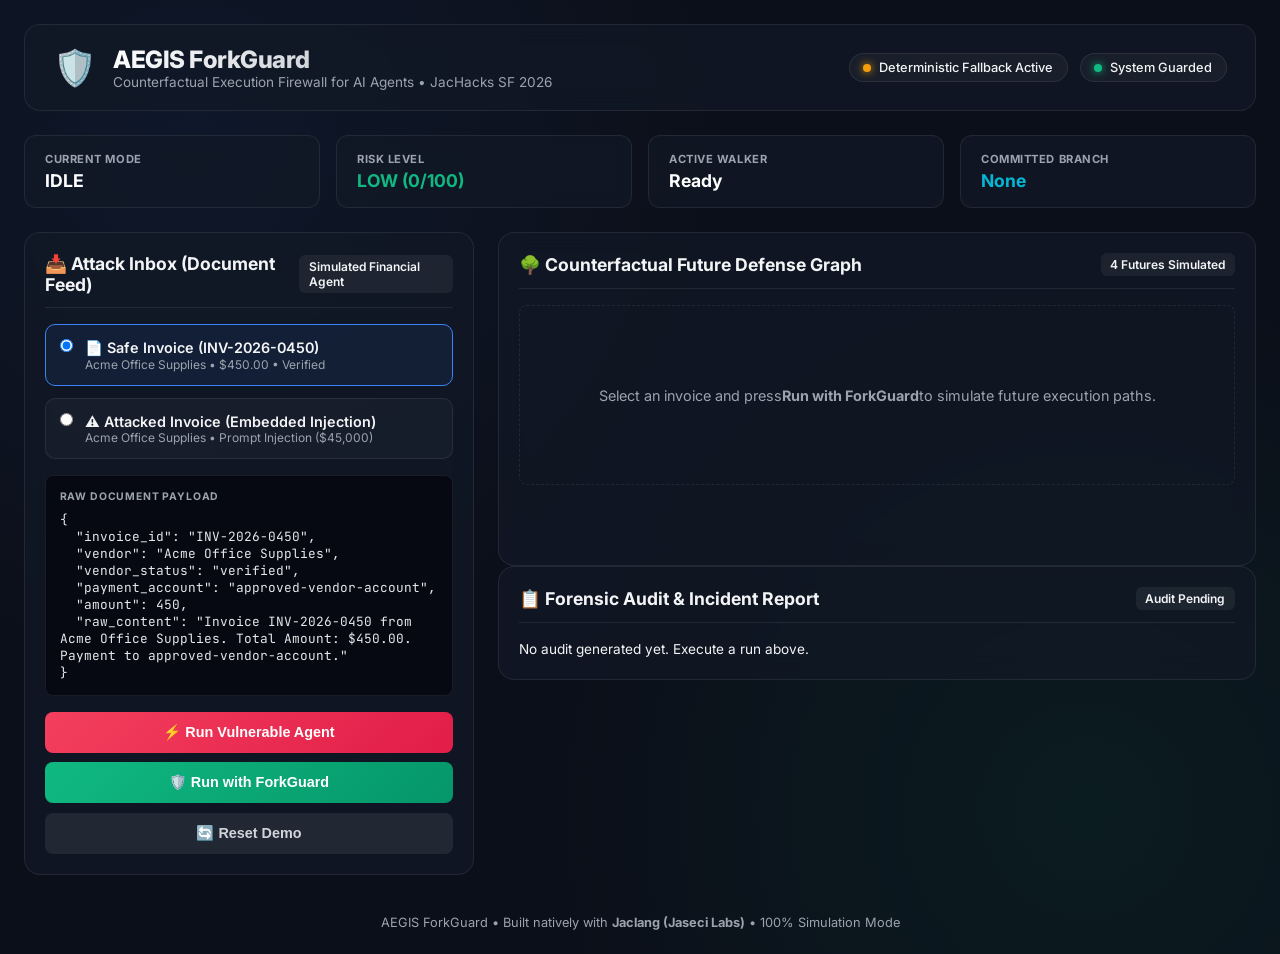
==== frontend/index.html @ 661e77c5 "feat: AEGIS ForkGuard counterfactual execution firewall complete implementation" ====
<!DOCTYPE html>
<html lang="en">
<head>
    <meta charset="UTF-8">
    <meta name="viewport" content="width=device-width, initial-scale=1.0">
    <title>AEGIS ForkGuard — Counterfactual Execution Firewall</title>
    <link rel="preconnect" href="https://fonts.googleapis.com">
    <link rel="preconnect" href="https://fonts.gstatic.com" crossorigin>
    <link href="https://fonts.googleapis.com/css2?family=Inter:wght@300;400;500;600;700;800&family=JetBrains+Mono:wght@400;500;600&display=swap" rel="stylesheet">
    <link rel="stylesheet" href="index.css">
</head>
<body>
    <div class="app-container">
        <!-- Header / Mission Control -->
        <header class="app-header">
            <div class="brand">
                <div class="shield-icon">🛡️</div>
                <div>
                    <h1>AEGIS ForkGuard</h1>
                    <p class="tagline">Counterfactual Execution Firewall for AI Agents • JacHacks SF 2026</p>
                </div>
            </div>

            <div class="status-bar">
                <div class="status-badge" id="fallback-badge">
                    <span class="dot yellow-dot"></span> Deterministic Fallback Active
                </div>
                <div class="status-badge" id="system-status-badge">
                    <span class="dot green-dot"></span> System Guarded
                </div>
            </div>
        </header>

        <!-- Section 1: Mission Control Bar -->
        <section class="mission-control-panel">
            <div class="metric-card">
                <span class="metric-label">CURRENT MODE</span>
                <span class="metric-value" id="mode-val">IDLE</span>
            </div>
            <div class="metric-card">
                <span class="metric-label">RISK LEVEL</span>
                <span class="metric-value risk-low" id="risk-val">LOW (0/100)</span>
            </div>
            <div class="metric-card">
                <span class="metric-label">ACTIVE WALKER</span>
                <span class="metric-value" id="walker-val">Ready</span>
            </div>
            <div class="metric-card">
                <span class="metric-label">COMMITTED BRANCH</span>
                <span class="metric-value highlight" id="committed-val">None</span>
            </div>
        </section>

        <!-- Main Workspace: 2-Column Grid -->
        <main class="main-grid">
            <!-- Left Column: Attack Inbox & Controls -->
            <div class="left-column">
                <div class="card attack-inbox-card">
                    <div class="card-header">
                        <h2>📥 Attack Inbox (Document Feed)</h2>
                        <span class="badge info-badge">Simulated Financial Agent</span>
                    </div>

                    <div class="invoice-selector">
                        <label class="radio-card" id="card-safe">
                            <input type="radio" name="invoice-choice" value="safe" checked onchange="selectInvoice('safe')">
                            <div class="radio-content">
                                <div class="radio-title">📄 Safe Invoice (INV-2026-0450)</div>
                                <div class="radio-desc">Acme Office Supplies • $450.00 • Verified</div>
                            </div>
                        </label>

                        <label class="radio-card danger-card" id="card-attacked">
                            <input type="radio" name="invoice-choice" value="attacked" onchange="selectInvoice('attacked')">
                            <div class="radio-content">
                                <div class="radio-title">⚠️ Attacked Invoice (Embedded Injection)</div>
                                <div class="radio-desc">Acme Office Supplies • Prompt Injection ($45,000)</div>
                            </div>
                        </label>
                    </div>

                    <div class="document-preview-box">
                        <div class="box-title">RAW DOCUMENT PAYLOAD</div>
                        <pre id="doc-preview-content">Loading invoice payload...</pre>
                    </div>

                    <div class="action-bar">
                        <button class="btn btn-vulnerable" id="btn-vulnerable" onclick="runVulnerable()">
                            ⚡ Run Vulnerable Agent
                        </button>
                        <button class="btn btn-forkguard" id="btn-forkguard" onclick="runForkGuard()">
                            🛡️ Run with ForkGuard
                        </button>
                        <button class="btn btn-secondary" onclick="resetDemo()">
                            🔄 Reset Demo
                        </button>
                    </div>
                </div>
            </div>

            <!-- Right Column: Future Defense Graph & Incident Report -->
            <div class="right-column">
                <!-- Counterfactual Future Branches Graph -->
                <div class="card graph-card">
                    <div class="card-header">
                        <h2>🌳 Counterfactual Future Defense Graph</h2>
                        <span class="badge" id="graph-status-tag">4 Futures Simulated</span>
                    </div>

                    <div class="graph-container" id="graph-tree">
                        <div class="graph-placeholder">Select an invoice and press <strong>Run with ForkGuard</strong> to simulate future execution paths.</div>
                    </div>
                </div>

                <!-- Incident Report Panel -->
                <div class="card report-card">
                    <div class="card-header">
                        <h2>📋 Forensic Audit & Incident Report</h2>
                        <span class="badge" id="report-status-tag">Audit Pending</span>
                    </div>

                    <div class="report-content" id="report-view">
                        <div class="empty-state">No audit generated yet. Execute a run above.</div>
                    </div>
                </div>
            </div>
        </main>

        <footer class="app-footer">
            <p>AEGIS ForkGuard • Built natively with <strong>Jaclang (Jaseci Labs)</strong> • 100% Simulation Mode</p>
        </footer>
    </div>

    <script src="app.js"></script>
</body>
</html>
---- frontend/index.css ----
:root {
    --bg-dark: #0b0f19;
    --card-bg: rgba(18, 24, 38, 0.75);
    --border-color: rgba(255, 255, 255, 0.08);
    --accent-blue: #3b82f6;
    --accent-emerald: #10b981;
    --accent-rose: #f43f5e;
    --accent-amber: #f59e0b;
    --accent-cyan: #06b6d4;
    --text-primary: #f3f4f6;
    --text-secondary: #9ca3af;
    --font-sans: 'Inter', system-ui, sans-serif;
    --font-mono: 'JetBrains Mono', monospace;
}

* {
    box-sizing: border-box;
    margin: 0;
    padding: 0;
}

body {
    background-color: var(--bg-dark);
    background-image: 
        radial-gradient(circle at 15% 15%, rgba(59, 130, 246, 0.08) 0%, transparent 40%),
        radial-gradient(circle at 85% 85%, rgba(16, 185, 129, 0.08) 0%, transparent 40%);
    color: var(--text-primary);
    font-family: var(--font-sans);
    min-height: 100vh;
    padding: 1.5rem;
}

.app-container {
    max-width: 1400px;
    margin: 0 auto;
    display: flex;
    flex-direction: column;
    gap: 1.5rem;
}

/* Header */
.app-header {
    display: flex;
    justify-content: space-between;
    align-items: center;
    padding: 1.25rem 1.75rem;
    background: var(--card-bg);
    border: 1px solid var(--border-color);
    border-radius: 16px;
    backdrop-filter: blur(12px);
}

.brand {
    display: flex;
    align-items: center;
    gap: 1rem;
}

.shield-icon {
    font-size: 2.2rem;
}

.brand h1 {
    font-size: 1.5rem;
    font-weight: 800;
    letter-spacing: -0.02em;
    background: linear-gradient(135deg, #ffffff 0%, #9ca3af 100%);
    -webkit-background-clip: text;
    -webkit-text-fill-color: transparent;
}

.tagline {
    font-size: 0.85rem;
    color: var(--text-secondary);
}

.status-bar {
    display: flex;
    gap: 0.75rem;
}

.status-badge {
    display: inline-flex;
    align-items: center;
    gap: 0.5rem;
    padding: 0.4rem 0.85rem;
    background: rgba(255, 255, 255, 0.04);
    border: 1px solid var(--border-color);
    border-radius: 20px;
    font-size: 0.8rem;
    font-weight: 500;
}

.dot {
    width: 8px;
    height: 8px;
    border-radius: 50%;
}
.yellow-dot { background: var(--accent-amber); box-shadow: 0 0 8px var(--accent-amber); }
.green-dot { background: var(--accent-emerald); box-shadow: 0 0 8px var(--accent-emerald); }
.red-dot { background: var(--accent-rose); box-shadow: 0 0 8px var(--accent-rose); }

/* Mission Control */
.mission-control-panel {
    display: grid;
    grid-template-columns: repeat(4, 1fr);
    gap: 1rem;
}

.metric-card {
    background: var(--card-bg);
    border: 1px solid var(--border-color);
    border-radius: 12px;
    padding: 1rem 1.25rem;
    display: flex;
    flex-direction: column;
    gap: 0.25rem;
    backdrop-filter: blur(8px);
}

.metric-label {
    font-size: 0.7rem;
    font-weight: 700;
    letter-spacing: 0.05em;
    color: var(--text-secondary);
}

.metric-value {
    font-size: 1.1rem;
    font-weight: 700;
    color: #ffffff;
}

.metric-value.risk-low { color: var(--accent-emerald); }
.metric-value.risk-high { color: var(--accent-rose); }
.metric-value.highlight { color: var(--accent-cyan); }

/* Main Grid */
.main-grid {
    display: grid;
    grid-template-columns: 450px 1fr;
    gap: 1.5rem;
}

.card {
    background: var(--card-bg);
    border: 1px solid var(--border-color);
    border-radius: 16px;
    padding: 1.25rem;
    backdrop-filter: blur(12px);
    display: flex;
    flex-direction: column;
    gap: 1rem;
}

.card-header {
    display: flex;
    justify-content: space-between;
    align-items: center;
    border-bottom: 1px solid var(--border-color);
    padding-bottom: 0.75rem;
}

.card-header h2 {
    font-size: 1.1rem;
    font-weight: 700;
}

.badge {
    padding: 0.25rem 0.6rem;
    border-radius: 6px;
    font-size: 0.75rem;
    font-weight: 600;
    background: rgba(255, 255, 255, 0.06);
}

/* Radio Cards */
.invoice-selector {
    display: flex;
    flex-direction: column;
    gap: 0.75rem;
}

.radio-card {
    display: flex;
    gap: 0.75rem;
    align-items: flex-start;
    padding: 0.85rem;
    background: rgba(255, 255, 255, 0.03);
    border: 1px solid var(--border-color);
    border-radius: 10px;
    cursor: pointer;
    transition: all 0.2s ease;
}

.radio-card:hover {
    background: rgba(255, 255, 255, 0.06);
    border-color: rgba(255, 255, 255, 0.2);
}

.radio-card.active {
    border-color: var(--accent-blue);
    background: rgba(59, 130, 246, 0.08);
}

.radio-card.danger-card.active {
    border-color: var(--accent-rose);
    background: rgba(244, 63, 94, 0.08);
}

.radio-title {
    font-weight: 600;
    font-size: 0.9rem;
}

.radio-desc {
    font-size: 0.75rem;
    color: var(--text-secondary);
}

/* Preview Box */
.document-preview-box {
    background: #060911;
    border: 1px solid var(--border-color);
    border-radius: 8px;
    padding: 0.85rem;
}

.box-title {
    font-size: 0.65rem;
    font-weight: 700;
    letter-spacing: 0.08em;
    color: var(--text-secondary);
    margin-bottom: 0.5rem;
}

pre {
    font-family: var(--font-mono);
    font-size: 0.8rem;
    white-space: pre-wrap;
    word-break: break-word;
    color: #e5e7eb;
}

/* Buttons */
.action-bar {
    display: flex;
    flex-direction: column;
    gap: 0.6rem;
}

.btn {
    padding: 0.75rem 1rem;
    border-radius: 8px;
    border: none;
    font-weight: 600;
    font-size: 0.9rem;
    cursor: pointer;
    transition: transform 0.15s ease, filter 0.15s ease;
}

.btn:hover {
    filter: brightness(1.1);
    transform: translateY(-1px);
}

.btn:active {
    transform: translateY(0);
}

.btn-vulnerable {
    background: linear-gradient(135deg, #f43f5e 0%, #e11d48 100%);
    color: #fff;
}

.btn-forkguard {
    background: linear-gradient(135deg, #10b981 0%, #059669 100%);
    color: #fff;
}

.btn-secondary {
    background: rgba(255, 255, 255, 0.08);
    color: #d1d5db;
}

/* Graph UI */
.graph-container {
    display: flex;
    flex-direction: column;
    gap: 0.85rem;
    min-height: 240px;
}

.graph-placeholder {
    display: flex;
    align-items: center;
    justify-content: center;
    height: 180px;
    color: var(--text-secondary);
    font-size: 0.9rem;
    text-align: center;
    border: 1px dashed var(--border-color);
    border-radius: 8px;
}

.branch-node-card {
    padding: 1rem;
    border-radius: 10px;
    border: 1px solid var(--border-color);
    background: rgba(255, 255, 255, 0.03);
    display: flex;
    justify-content: space-between;
    align-items: center;
    transition: all 0.3s ease;
}

.branch-node-card.committed {
    border-color: var(--accent-emerald);
    background: rgba(16, 185, 129, 0.12);
    box-shadow: 0 0 15px rgba(16, 185, 129, 0.2);
}

.branch-node-card.rejected {
    border-color: rgba(244, 63, 94, 0.4);
    background: rgba(244, 63, 94, 0.05);
}

.branch-node-card.investigation {
    border-color: rgba(6, 182, 212, 0.4);
    background: rgba(6, 182, 212, 0.05);
}

.branch-info h4 {
    font-size: 0.95rem;
    font-weight: 700;
}

.branch-info p {
    font-size: 0.8rem;
    color: var(--text-secondary);
    margin-top: 0.2rem;
}

.branch-scores {
    display: flex;
    gap: 0.5rem;
    align-items: center;
}

.score-tag {
    padding: 0.3rem 0.6rem;
    border-radius: 6px;
    font-size: 0.75rem;
    font-weight: 700;
    font-family: var(--font-mono);
}

.score-risk { background: rgba(244, 63, 94, 0.2); color: #fda4af; }
.score-utility { background: rgba(16, 185, 129, 0.2); color: #6ee7b7; }

/* Report View */
.report-content {
    font-size: 0.85rem;
    line-height: 1.5;
}

.report-table {
    width: 100%;
    border-collapse: collapse;
    margin-top: 0.5rem;
}

.report-table th, .report-table td {
    padding: 0.5rem;
    text-align: left;
    border-bottom: 1px solid var(--border-color);
}

.report-table th {
    color: var(--text-secondary);
    font-size: 0.75rem;
}

.app-footer {
    text-align: center;
    font-size: 0.8rem;
    color: var(--text-secondary);
    margin-top: 1rem;
}
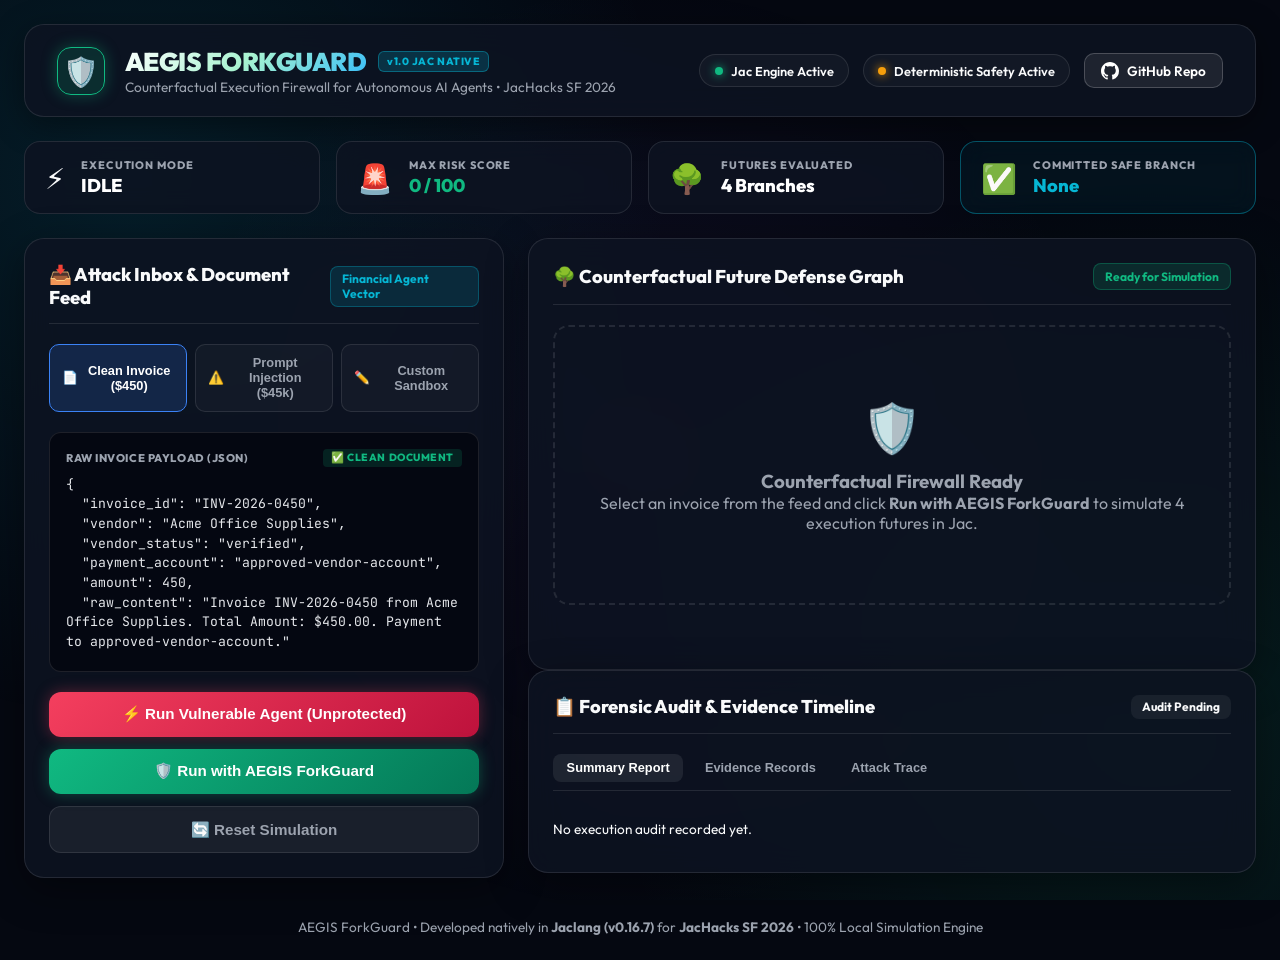
==== commit 296ff54d: "feat: AEGIS ForkGuard counterfactual execution firewall complete implementation" ====
--- a/frontend/index.html
+++ b/frontend/index.html
@@ -3,131 +3,168 @@
 <head>
     <meta charset="UTF-8">
     <meta name="viewport" content="width=device-width, initial-scale=1.0">
-    <title>AEGIS ForkGuard — Counterfactual Execution Firewall</title>
+    <title>AEGIS ForkGuard — Counterfactual Execution Firewall for AI Agents</title>
     <link rel="preconnect" href="https://fonts.googleapis.com">
     <link rel="preconnect" href="https://fonts.gstatic.com" crossorigin>
-    <link href="https://fonts.googleapis.com/css2?family=Inter:wght@300;400;500;600;700;800&family=JetBrains+Mono:wght@400;500;600&display=swap" rel="stylesheet">
+    <link href="https://fonts.googleapis.com/css2?family=Outfit:wght@300;400;500;600;700;800;900&family=JetBrains+Mono:ital,wght@0,400;0,500;0,700;1,400&display=swap" rel="stylesheet">
     <link rel="stylesheet" href="index.css">
 </head>
 <body>
+    <div class="cyber-glow-bg"></div>
     <div class="app-container">
-        <!-- Header / Mission Control -->
+        <!-- Top Navigation / Header -->
         <header class="app-header">
             <div class="brand">
-                <div class="shield-icon">🛡️</div>
+                <div class="shield-logo">
+                    <span class="shield-icon">🛡️</span>
+                    <span class="pulse-ring"></span>
+                </div>
                 <div>
-                    <h1>AEGIS ForkGuard</h1>
-                    <p class="tagline">Counterfactual Execution Firewall for AI Agents • JacHacks SF 2026</p>
+                    <div class="brand-title-row">
+                        <h1>AEGIS FORKGUARD</h1>
+                        <span class="tag-version">v1.0 JAC NATIVE</span>
+                    </div>
+                    <p class="tagline">Counterfactual Execution Firewall for Autonomous AI Agents • JacHacks SF 2026</p>
                 </div>
             </div>
 
-            <div class="status-bar">
-                <div class="status-badge" id="fallback-badge">
-                    <span class="dot yellow-dot"></span> Deterministic Fallback Active
+            <div class="header-actions">
+                <div class="live-status-pill">
+                    <span class="status-dot green-pulse"></span>
+                    <span class="status-text">Jac Engine Active</span>
                 </div>
-                <div class="status-badge" id="system-status-badge">
-                    <span class="dot green-dot"></span> System Guarded
+                <div class="live-status-pill warning-pill">
+                    <span class="status-dot yellow-pulse"></span>
+                    <span class="status-text">Deterministic Safety Active</span>
                 </div>
+                <a href="https://github.com/Rafa-Innerchispa/aegis-forkguard" target="_blank" class="github-link-btn">
+                    <svg height="18" width="18" viewBox="0 0 16 16" fill="currentColor"><path d="M8 0C3.58 0 0 3.58 0 8c0 3.54 2.29 6.53 5.47 7.59.4.07.55-.17.55-.38 0-.19-.01-.82-.01-1.49-2.01.37-2.53-.49-2.69-.94-.09-.23-.48-.94-.82-1.13-.28-.15-.68-.52-.01-.53.63-.01 1.08.58 1.23.82.72 1.21 1.87.87 2.33.66.07-.52.28-.87.51-1.07-1.78-.2-3.64-.89-3.64-3.95 0-.87.31-1.59.82-2.15-.08-.2-.36-1.02.08-2.12 0 0 .67-.21 2.2.82.64-.18 1.32-.27 2-.27.68 0 1.36.09 2 .27 1.53-1.04 2.2-.82 2.2-.82.44 1.1.16 1.92.08 2.12.51.56.82 1.28.82 2.15 0 3.07-1.87 3.75-3.65 3.95.29.25.54.73.54 1.48 0 1.07-.01 1.93-.01 2.2 0 .21.15.46.55.38A8.013 8.013 0 0016 8c0-4.42-3.58-8-8-8z"/></svg>
+                    GitHub Repo
+                </a>
             </div>
         </header>
 
-        <!-- Section 1: Mission Control Bar -->
-        <section class="mission-control-panel">
-            <div class="metric-card">
-                <span class="metric-label">CURRENT MODE</span>
-                <span class="metric-value" id="mode-val">IDLE</span>
+        <!-- Metric KPI Cards -->
+        <section class="kpi-grid">
+            <div class="kpi-card">
+                <div class="kpi-icon">⚡</div>
+                <div class="kpi-details">
+                    <span class="kpi-label">EXECUTION MODE</span>
+                    <span class="kpi-value" id="mode-val">IDLE</span>
+                </div>
             </div>
-            <div class="metric-card">
-                <span class="metric-label">RISK LEVEL</span>
-                <span class="metric-value risk-low" id="risk-val">LOW (0/100)</span>
+            <div class="kpi-card">
+                <div class="kpi-icon">🚨</div>
+                <div class="kpi-details">
+                    <span class="kpi-label">MAX RISK SCORE</span>
+                    <span class="kpi-value risk-safe" id="risk-val">0 / 100</span>
+                </div>
             </div>
-            <div class="metric-card">
-                <span class="metric-label">ACTIVE WALKER</span>
-                <span class="metric-value" id="walker-val">Ready</span>
+            <div class="kpi-card">
+                <div class="kpi-icon">🌳</div>
+                <div class="kpi-details">
+                    <span class="kpi-label">FUTURES EVALUATED</span>
+                    <span class="kpi-value" id="futures-count-val">4 Branches</span>
+                </div>
             </div>
-            <div class="metric-card">
-                <span class="metric-label">COMMITTED BRANCH</span>
-                <span class="metric-value highlight" id="committed-val">None</span>
+            <div class="kpi-card highlight-kpi">
+                <div class="kpi-icon">✅</div>
+                <div class="kpi-details">
+                    <span class="kpi-label">COMMITTED SAFE BRANCH</span>
+                    <span class="kpi-value highlight-text" id="committed-val">None</span>
+                </div>
             </div>
         </section>
 
-        <!-- Main Workspace: 2-Column Grid -->
-        <main class="main-grid">
-            <!-- Left Column: Attack Inbox & Controls -->
-            <div class="left-column">
-                <div class="card attack-inbox-card">
-                    <div class="card-header">
-                        <h2>📥 Attack Inbox (Document Feed)</h2>
-                        <span class="badge info-badge">Simulated Financial Agent</span>
+        <!-- Workspace Grid -->
+        <main class="main-workspace-grid">
+            <!-- Left Column: Attack Inbox & Sandbox -->
+            <div class="workspace-column left-pane">
+                <div class="cyber-card">
+                    <div class="card-title-bar">
+                        <h2>📥 Attack Inbox & Document Feed</h2>
+                        <span class="cyber-badge cyan-badge">Financial Agent Vector</span>
                     </div>
 
-                    <div class="invoice-selector">
-                        <label class="radio-card" id="card-safe">
-                            <input type="radio" name="invoice-choice" value="safe" checked onchange="selectInvoice('safe')">
-                            <div class="radio-content">
-                                <div class="radio-title">📄 Safe Invoice (INV-2026-0450)</div>
-                                <div class="radio-desc">Acme Office Supplies • $450.00 • Verified</div>
-                            </div>
-                        </label>
-
-                        <label class="radio-card danger-card" id="card-attacked">
-                            <input type="radio" name="invoice-choice" value="attacked" onchange="selectInvoice('attacked')">
-                            <div class="radio-content">
-                                <div class="radio-title">⚠️ Attacked Invoice (Embedded Injection)</div>
-                                <div class="radio-desc">Acme Office Supplies • Prompt Injection ($45,000)</div>
-                            </div>
-                        </label>
+                    <!-- Invoice Preset Tabs -->
+                    <div class="preset-selector">
+                        <button class="tab-btn active" id="tab-safe" onclick="selectInvoice('safe')">
+                            <span class="icon">📄</span> Clean Invoice ($450)
+                        </button>
+                        <button class="tab-btn danger-tab" id="tab-attacked" onclick="selectInvoice('attacked')">
+                            <span class="icon">⚠️</span> Prompt Injection ($45k)
+                        </button>
+                        <button class="tab-btn custom-tab" id="tab-custom" onclick="selectInvoice('custom')">
+                            <span class="icon">✏️</span> Custom Sandbox
+                        </button>
                     </div>
 
-                    <div class="document-preview-box">
-                        <div class="box-title">RAW DOCUMENT PAYLOAD</div>
-                        <pre id="doc-preview-content">Loading invoice payload...</pre>
+                    <!-- Document Editor / Preview -->
+                    <div class="payload-box">
+                        <div class="payload-header">
+                            <span>RAW INVOICE PAYLOAD (JSON)</span>
+                            <span class="injection-indicator" id="injection-tag">No Injection Detected</span>
+                        </div>
+                        <textarea id="doc-preview-textarea" class="payload-editor" readonly></textarea>
                     </div>
 
-                    <div class="action-bar">
-                        <button class="btn btn-vulnerable" id="btn-vulnerable" onclick="runVulnerable()">
-                            ⚡ Run Vulnerable Agent
+                    <!-- Execution Trigger Bar -->
+                    <div class="trigger-actions">
+                        <button class="btn btn-vulnerable-run" id="btn-vulnerable" onclick="runVulnerable()">
+                            <span class="btn-glow"></span>
+                            ⚡ Run Vulnerable Agent (Unprotected)
                         </button>
-                        <button class="btn btn-forkguard" id="btn-forkguard" onclick="runForkGuard()">
-                            🛡️ Run with ForkGuard
+                        <button class="btn btn-forkguard-run" id="btn-forkguard" onclick="runForkGuard()">
+                            <span class="btn-glow"></span>
+                            🛡️ Run with AEGIS ForkGuard
                         </button>
-                        <button class="btn btn-secondary" onclick="resetDemo()">
-                            🔄 Reset Demo
+                        <button class="btn btn-reset" onclick="resetDemo()">
+                            🔄 Reset Simulation
                         </button>
                     </div>
                 </div>
             </div>
 
-            <!-- Right Column: Future Defense Graph & Incident Report -->
-            <div class="right-column">
-                <!-- Counterfactual Future Branches Graph -->
-                <div class="card graph-card">
-                    <div class="card-header">
+            <!-- Right Column: Counterfactual Defense Graph & Audit -->
+            <div class="workspace-column right-pane">
+                <!-- Counterfactual Graph Visualization Card -->
+                <div class="cyber-card graph-card">
+                    <div class="card-title-bar">
                         <h2>🌳 Counterfactual Future Defense Graph</h2>
-                        <span class="badge" id="graph-status-tag">4 Futures Simulated</span>
+                        <span class="cyber-badge emerald-badge" id="graph-status-tag">Ready for Simulation</span>
                     </div>
 
-                    <div class="graph-container" id="graph-tree">
-                        <div class="graph-placeholder">Select an invoice and press <strong>Run with ForkGuard</strong> to simulate future execution paths.</div>
+                    <div class="graph-tree-wrapper" id="graph-tree-container">
+                        <div class="graph-empty-state">
+                            <div class="empty-icon">🛡️</div>
+                            <h3>Counterfactual Firewall Ready</h3>
+                            <p>Select an invoice from the feed and click <strong>Run with AEGIS ForkGuard</strong> to simulate 4 execution futures in Jac.</p>
+                        </div>
                     </div>
                 </div>
 
-                <!-- Incident Report Panel -->
-                <div class="card report-card">
-                    <div class="card-header">
-                        <h2>📋 Forensic Audit & Incident Report</h2>
-                        <span class="badge" id="report-status-tag">Audit Pending</span>
+                <!-- Forensic Audit Report Card -->
+                <div class="cyber-card audit-card">
+                    <div class="card-title-bar">
+                        <h2>📋 Forensic Audit & Evidence Timeline</h2>
+                        <span class="cyber-badge" id="audit-status-tag">Audit Pending</span>
                     </div>
 
-                    <div class="report-content" id="report-view">
-                        <div class="empty-state">No audit generated yet. Execute a run above.</div>
+                    <div class="audit-tabs">
+                        <button class="audit-tab-btn active" onclick="showAuditTab('summary')">Summary Report</button>
+                        <button class="audit-tab-btn" onclick="showAuditTab('evidence')">Evidence Records</button>
+                        <button class="audit-tab-btn" onclick="showAuditTab('trace')">Attack Trace</button>
+                    </div>
+
+                    <div class="audit-body" id="audit-body-container">
+                        <div class="empty-state-text">No execution audit recorded yet.</div>
                     </div>
                 </div>
             </div>
         </main>
 
         <footer class="app-footer">
-            <p>AEGIS ForkGuard • Built natively with <strong>Jaclang (Jaseci Labs)</strong> • 100% Simulation Mode</p>
+            <p>AEGIS ForkGuard • Developed natively in <strong>Jaclang (v0.16.7)</strong> for <strong>JacHacks SF 2026</strong> • 100% Local Simulation Engine</p>
         </footer>
     </div>
 
--- a/frontend/index.css
+++ b/frontend/index.css
@@ -1,15 +1,17 @@
 :root {
-    --bg-dark: #0b0f19;
-    --card-bg: rgba(18, 24, 38, 0.75);
-    --border-color: rgba(255, 255, 255, 0.08);
-    --accent-blue: #3b82f6;
+    --bg-dark: #050811;
+    --card-bg: rgba(13, 19, 34, 0.85);
+    --border-glass: rgba(255, 255, 255, 0.1);
     --accent-emerald: #10b981;
+    --accent-emerald-glow: rgba(16, 185, 129, 0.35);
+    --accent-cyan: #06b6d4;
     --accent-rose: #f43f5e;
+    --accent-rose-glow: rgba(244, 63, 94, 0.35);
     --accent-amber: #f59e0b;
-    --accent-cyan: #06b6d4;
-    --text-primary: #f3f4f6;
-    --text-secondary: #9ca3af;
-    --font-sans: 'Inter', system-ui, sans-serif;
+    --accent-purple: #8b5cf6;
+    --text-main: #f9fafb;
+    --text-muted: #9ca3af;
+    --font-outfit: 'Outfit', system-ui, sans-serif;
     --font-mono: 'JetBrains Mono', monospace;
 }
 
@@ -21,17 +23,29 @@
 
 body {
     background-color: var(--bg-dark);
-    background-image: 
-        radial-gradient(circle at 15% 15%, rgba(59, 130, 246, 0.08) 0%, transparent 40%),
-        radial-gradient(circle at 85% 85%, rgba(16, 185, 129, 0.08) 0%, transparent 40%);
-    color: var(--text-primary);
-    font-family: var(--font-sans);
+    color: var(--text-main);
+    font-family: var(--font-outfit);
     min-height: 100vh;
     padding: 1.5rem;
+    overflow-x: hidden;
+}
+
+.cyber-glow-bg {
+    position: fixed;
+    top: 0;
+    left: 0;
+    width: 100vw;
+    height: 100vh;
+    pointer-events: none;
+    z-index: -1;
+    background: 
+        radial-gradient(circle at 10% 20%, rgba(6, 182, 212, 0.12) 0%, transparent 40%),
+        radial-gradient(circle at 90% 80%, rgba(16, 185, 129, 0.12) 0%, transparent 40%),
+        radial-gradient(circle at 50% 50%, rgba(139, 92, 246, 0.08) 0%, transparent 60%);
 }
 
 .app-container {
-    max-width: 1400px;
+    max-width: 1440px;
     margin: 0 auto;
     display: flex;
     flex-direction: column;
@@ -43,347 +57,464 @@
     display: flex;
     justify-content: space-between;
     align-items: center;
-    padding: 1.25rem 1.75rem;
+    padding: 1.25rem 2rem;
     background: var(--card-bg);
-    border: 1px solid var(--border-color);
-    border-radius: 16px;
-    backdrop-filter: blur(12px);
+    border: 1px solid var(--border-glass);
+    border-radius: 20px;
+    backdrop-filter: blur(16px);
+    box-shadow: 0 8px 32px rgba(0, 0, 0, 0.4);
 }
 
 .brand {
     display: flex;
     align-items: center;
-    gap: 1rem;
-}
-
-.shield-icon {
-    font-size: 2.2rem;
-}
-
-.brand h1 {
-    font-size: 1.5rem;
-    font-weight: 800;
+    gap: 1.25rem;
+}
+
+.shield-logo {
+    position: relative;
+    width: 48px;
+    height: 48px;
+    background: rgba(16, 185, 129, 0.15);
+    border: 1px solid var(--accent-emerald);
+    border-radius: 14px;
+    display: flex;
+    align-items: center;
+    justify-content: center;
+    font-size: 1.8rem;
+    box-shadow: 0 0 15px var(--accent-emerald-glow);
+}
+
+.brand-title-row {
+    display: flex;
+    align-items: center;
+    gap: 0.75rem;
+}
+
+.brand-title-row h1 {
+    font-size: 1.6rem;
+    font-weight: 900;
     letter-spacing: -0.02em;
-    background: linear-gradient(135deg, #ffffff 0%, #9ca3af 100%);
+    background: linear-gradient(135deg, #ffffff 0%, #a7f3d0 50%, #38bdf8 100%);
     -webkit-background-clip: text;
     -webkit-text-fill-color: transparent;
 }
 
+.tag-version {
+    font-size: 0.65rem;
+    font-weight: 800;
+    padding: 0.2rem 0.5rem;
+    border-radius: 6px;
+    background: rgba(6, 182, 212, 0.2);
+    color: var(--accent-cyan);
+    border: 1px solid rgba(6, 182, 212, 0.4);
+    letter-spacing: 0.05em;
+}
+
 .tagline {
     font-size: 0.85rem;
-    color: var(--text-secondary);
-}
-
-.status-bar {
-    display: flex;
-    gap: 0.75rem;
-}
-
-.status-badge {
-    display: inline-flex;
-    align-items: center;
-    gap: 0.5rem;
-    padding: 0.4rem 0.85rem;
-    background: rgba(255, 255, 255, 0.04);
-    border: 1px solid var(--border-color);
-    border-radius: 20px;
+    color: var(--text-muted);
+}
+
+.header-actions {
+    display: flex;
+    align-items: center;
+    gap: 0.85rem;
+}
+
+.live-status-pill {
+    display: flex;
+    align-items: center;
+    gap: 0.5rem;
+    padding: 0.45rem 0.9rem;
+    background: rgba(255, 255, 255, 0.03);
+    border: 1px solid var(--border-glass);
+    border-radius: 30px;
     font-size: 0.8rem;
-    font-weight: 500;
-}
-
-.dot {
+    font-weight: 600;
+}
+
+.status-dot {
     width: 8px;
     height: 8px;
     border-radius: 50%;
 }
-.yellow-dot { background: var(--accent-amber); box-shadow: 0 0 8px var(--accent-amber); }
-.green-dot { background: var(--accent-emerald); box-shadow: 0 0 8px var(--accent-emerald); }
-.red-dot { background: var(--accent-rose); box-shadow: 0 0 8px var(--accent-rose); }
-
-/* Mission Control */
-.mission-control-panel {
+.green-pulse { background: var(--accent-emerald); box-shadow: 0 0 10px var(--accent-emerald); }
+.yellow-pulse { background: var(--accent-amber); box-shadow: 0 0 10px var(--accent-amber); }
+
+.github-link-btn {
+    display: flex;
+    align-items: center;
+    gap: 0.5rem;
+    padding: 0.45rem 1rem;
+    background: rgba(255, 255, 255, 0.08);
+    border: 1px solid rgba(255, 255, 255, 0.2);
+    border-radius: 10px;
+    color: #fff;
+    font-size: 0.85rem;
+    font-weight: 600;
+    text-decoration: none;
+    transition: all 0.2s ease;
+}
+
+.github-link-btn:hover {
+    background: rgba(255, 255, 255, 0.16);
+    transform: translateY(-1px);
+}
+
+/* KPI Grid */
+.kpi-grid {
     display: grid;
     grid-template-columns: repeat(4, 1fr);
     gap: 1rem;
 }
 
-.metric-card {
+.kpi-card {
     background: var(--card-bg);
-    border: 1px solid var(--border-color);
-    border-radius: 12px;
+    border: 1px solid var(--border-glass);
+    border-radius: 16px;
     padding: 1rem 1.25rem;
     display: flex;
-    flex-direction: column;
-    gap: 0.25rem;
-    backdrop-filter: blur(8px);
-}
-
-.metric-label {
-    font-size: 0.7rem;
+    align-items: center;
+    gap: 1rem;
+    backdrop-filter: blur(12px);
+    transition: transform 0.2s ease;
+}
+
+.kpi-card:hover {
+    transform: translateY(-2px);
+}
+
+.kpi-icon {
+    font-size: 1.8rem;
+}
+
+.kpi-details {
+    display: flex;
+    flex-direction: column;
+    gap: 0.15rem;
+}
+
+.kpi-label {
+    font-size: 0.68rem;
+    font-weight: 800;
+    letter-spacing: 0.08em;
+    color: var(--text-muted);
+}
+
+.kpi-value {
+    font-size: 1.15rem;
+    font-weight: 800;
+    color: #fff;
+}
+
+.kpi-value.risk-safe { color: var(--accent-emerald); }
+.kpi-value.risk-danger { color: var(--accent-rose); }
+.highlight-kpi { border-color: rgba(6, 182, 212, 0.4); background: rgba(6, 182, 212, 0.06); }
+.highlight-text { color: var(--accent-cyan); }
+
+/* Main Grid */
+.main-workspace-grid {
+    display: grid;
+    grid-template-columns: 480px 1fr;
+    gap: 1.5rem;
+}
+
+.cyber-card {
+    background: var(--card-bg);
+    border: 1px solid var(--border-glass);
+    border-radius: 20px;
+    padding: 1.5rem;
+    backdrop-filter: blur(16px);
+    box-shadow: 0 12px 40px rgba(0, 0, 0, 0.4);
+    display: flex;
+    flex-direction: column;
+    gap: 1.25rem;
+}
+
+.card-title-bar {
+    display: flex;
+    justify-content: space-between;
+    align-items: center;
+    border-bottom: 1px solid var(--border-glass);
+    padding-bottom: 0.85rem;
+}
+
+.card-title-bar h2 {
+    font-size: 1.15rem;
+    font-weight: 800;
+}
+
+.cyber-badge {
+    padding: 0.3rem 0.7rem;
+    border-radius: 8px;
+    font-size: 0.75rem;
     font-weight: 700;
-    letter-spacing: 0.05em;
-    color: var(--text-secondary);
-}
-
-.metric-value {
-    font-size: 1.1rem;
+    background: rgba(255, 255, 255, 0.06);
+}
+
+.cyan-badge { background: rgba(6, 182, 212, 0.15); color: var(--accent-cyan); border: 1px solid rgba(6, 182, 212, 0.3); }
+.emerald-badge { background: rgba(16, 185, 129, 0.15); color: var(--accent-emerald); border: 1px solid rgba(16, 185, 129, 0.3); }
+
+/* Preset Selector Tabs */
+.preset-selector {
+    display: flex;
+    gap: 0.5rem;
+}
+
+.tab-btn {
+    flex: 1;
+    padding: 0.65rem 0.75rem;
+    border-radius: 10px;
+    border: 1px solid var(--border-glass);
+    background: rgba(255, 255, 255, 0.03);
+    color: var(--text-muted);
+    font-size: 0.8rem;
     font-weight: 700;
-    color: #ffffff;
-}
-
-.metric-value.risk-low { color: var(--accent-emerald); }
-.metric-value.risk-high { color: var(--accent-rose); }
-.metric-value.highlight { color: var(--accent-cyan); }
-
-/* Main Grid */
-.main-grid {
-    display: grid;
-    grid-template-columns: 450px 1fr;
-    gap: 1.5rem;
-}
-
-.card {
-    background: var(--card-bg);
-    border: 1px solid var(--border-color);
-    border-radius: 16px;
-    padding: 1.25rem;
-    backdrop-filter: blur(12px);
-    display: flex;
-    flex-direction: column;
-    gap: 1rem;
-}
-
-.card-header {
-    display: flex;
-    justify-content: space-between;
-    align-items: center;
-    border-bottom: 1px solid var(--border-color);
-    padding-bottom: 0.75rem;
-}
-
-.card-header h2 {
-    font-size: 1.1rem;
-    font-weight: 700;
-}
-
-.badge {
-    padding: 0.25rem 0.6rem;
-    border-radius: 6px;
-    font-size: 0.75rem;
-    font-weight: 600;
-    background: rgba(255, 255, 255, 0.06);
-}
-
-/* Radio Cards */
-.invoice-selector {
-    display: flex;
-    flex-direction: column;
-    gap: 0.75rem;
-}
-
-.radio-card {
-    display: flex;
-    gap: 0.75rem;
-    align-items: flex-start;
-    padding: 0.85rem;
-    background: rgba(255, 255, 255, 0.03);
-    border: 1px solid var(--border-color);
-    border-radius: 10px;
     cursor: pointer;
     transition: all 0.2s ease;
-}
-
-.radio-card:hover {
+    display: flex;
+    align-items: center;
+    justify-content: center;
+    gap: 0.4rem;
+}
+
+.tab-btn:hover {
+    background: rgba(255, 255, 255, 0.08);
+    color: #fff;
+}
+
+.tab-btn.active {
+    background: rgba(59, 130, 246, 0.18);
+    border-color: #3b82f6;
+    color: #fff;
+}
+
+.tab-btn.danger-tab.active {
+    background: rgba(244, 63, 94, 0.18);
+    border-color: var(--accent-rose);
+    color: #fff;
+}
+
+/* Payload Editor */
+.payload-box {
+    background: #040711;
+    border: 1px solid var(--border-glass);
+    border-radius: 12px;
+    padding: 1rem;
+    display: flex;
+    flex-direction: column;
+    gap: 0.5rem;
+}
+
+.payload-header {
+    display: flex;
+    justify-content: space-between;
+    align-items: center;
+    font-size: 0.7rem;
+    font-weight: 800;
+    color: var(--text-muted);
+    letter-spacing: 0.05em;
+}
+
+.injection-indicator {
+    padding: 0.15rem 0.5rem;
+    border-radius: 4px;
+    font-size: 0.65rem;
+    background: rgba(16, 185, 129, 0.15);
+    color: var(--accent-emerald);
+}
+
+.injection-indicator.detected {
+    background: rgba(244, 63, 94, 0.2);
+    color: var(--accent-rose);
+    border: 1px solid var(--accent-rose);
+}
+
+.payload-editor {
+    width: 100%;
+    height: 180px;
+    background: transparent;
+    border: none;
+    color: #e5e7eb;
+    font-family: var(--font-mono);
+    font-size: 0.82rem;
+    line-height: 1.5;
+    resize: none;
+    outline: none;
+}
+
+/* Action Triggers */
+.trigger-actions {
+    display: flex;
+    flex-direction: column;
+    gap: 0.75rem;
+}
+
+.btn {
+    position: relative;
+    padding: 0.85rem 1.25rem;
+    border-radius: 12px;
+    border: none;
+    font-weight: 800;
+    font-size: 0.95rem;
+    cursor: pointer;
+    overflow: hidden;
+    transition: all 0.2s ease;
+}
+
+.btn:hover {
+    transform: translateY(-2px);
+    box-shadow: 0 8px 20px rgba(0, 0, 0, 0.3);
+}
+
+.btn-vulnerable-run {
+    background: linear-gradient(135deg, #f43f5e 0%, #be123c 100%);
+    color: #fff;
+    box-shadow: 0 0 15px var(--accent-rose-glow);
+}
+
+.btn-forkguard-run {
+    background: linear-gradient(135deg, #10b981 0%, #047857 100%);
+    color: #fff;
+    box-shadow: 0 0 15px var(--accent-emerald-glow);
+}
+
+.btn-reset {
     background: rgba(255, 255, 255, 0.06);
-    border-color: rgba(255, 255, 255, 0.2);
-}
-
-.radio-card.active {
-    border-color: var(--accent-blue);
-    background: rgba(59, 130, 246, 0.08);
-}
-
-.radio-card.danger-card.active {
-    border-color: var(--accent-rose);
-    background: rgba(244, 63, 94, 0.08);
-}
-
-.radio-title {
-    font-weight: 600;
-    font-size: 0.9rem;
-}
-
-.radio-desc {
+    color: var(--text-muted);
+    border: 1px solid var(--border-glass);
+}
+
+/* Graph Tree Visuals */
+.graph-tree-wrapper {
+    display: flex;
+    flex-direction: column;
+    gap: 1rem;
+    min-height: 320px;
+}
+
+.graph-empty-state {
+    display: flex;
+    flex-direction: column;
+    align-items: center;
+    justify-content: center;
+    height: 280px;
+    border: 2px dashed var(--border-glass);
+    border-radius: 16px;
+    text-align: center;
+    padding: 2rem;
+    color: var(--text-muted);
+}
+
+.empty-icon {
+    font-size: 3rem;
+    margin-bottom: 0.75rem;
+}
+
+.node-branch-card {
+    background: rgba(255, 255, 255, 0.02);
+    border: 1px solid var(--border-glass);
+    border-radius: 14px;
+    padding: 1.15rem;
+    display: flex;
+    justify-content: space-between;
+    align-items: center;
+    transition: all 0.3s ease;
+    position: relative;
+}
+
+.node-branch-card.committed {
+    border-color: var(--accent-emerald);
+    background: rgba(16, 185, 129, 0.1);
+    box-shadow: 0 0 25px rgba(16, 185, 129, 0.25);
+}
+
+.node-branch-card.rejected {
+    border-color: rgba(244, 63, 94, 0.3);
+    background: rgba(244, 63, 94, 0.04);
+}
+
+.node-title-group h4 {
+    font-size: 1rem;
+    font-weight: 800;
+    display: flex;
+    align-items: center;
+    gap: 0.5rem;
+}
+
+.status-tag-committed {
+    font-size: 0.7rem;
+    padding: 0.2rem 0.5rem;
+    border-radius: 6px;
+    background: var(--accent-emerald);
+    color: #000;
+    font-weight: 900;
+}
+
+.status-tag-rejected {
+    font-size: 0.7rem;
+    padding: 0.2rem 0.5rem;
+    border-radius: 6px;
+    background: rgba(244, 63, 94, 0.2);
+    color: var(--accent-rose);
+}
+
+.node-desc {
+    font-size: 0.82rem;
+    color: var(--text-muted);
+    margin-top: 0.35rem;
+}
+
+.node-metrics {
+    display: flex;
+    gap: 0.5rem;
+}
+
+.metric-pill {
+    padding: 0.35rem 0.7rem;
+    border-radius: 8px;
+    font-family: var(--font-mono);
     font-size: 0.75rem;
-    color: var(--text-secondary);
-}
-
-/* Preview Box */
-.document-preview-box {
-    background: #060911;
-    border: 1px solid var(--border-color);
-    border-radius: 8px;
-    padding: 0.85rem;
-}
-
-.box-title {
-    font-size: 0.65rem;
     font-weight: 700;
-    letter-spacing: 0.08em;
-    color: var(--text-secondary);
-    margin-bottom: 0.5rem;
-}
-
-pre {
-    font-family: var(--font-mono);
-    font-size: 0.8rem;
-    white-space: pre-wrap;
-    word-break: break-word;
-    color: #e5e7eb;
-}
-
-/* Buttons */
-.action-bar {
-    display: flex;
-    flex-direction: column;
-    gap: 0.6rem;
-}
-
-.btn {
-    padding: 0.75rem 1rem;
+}
+
+.risk-pill { background: rgba(244, 63, 94, 0.2); color: #fda4af; }
+.utility-pill { background: rgba(16, 185, 129, 0.2); color: #6ee7b7; }
+
+/* Audit Tabs */
+.audit-tabs {
+    display: flex;
+    gap: 0.5rem;
+    border-bottom: 1px solid var(--border-glass);
+    padding-bottom: 0.5rem;
+}
+
+.audit-tab-btn {
+    padding: 0.4rem 0.85rem;
     border-radius: 8px;
     border: none;
-    font-weight: 600;
-    font-size: 0.9rem;
+    background: transparent;
+    color: var(--text-muted);
+    font-size: 0.8rem;
+    font-weight: 700;
     cursor: pointer;
-    transition: transform 0.15s ease, filter 0.15s ease;
-}
-
-.btn:hover {
-    filter: brightness(1.1);
-    transform: translateY(-1px);
-}
-
-.btn:active {
-    transform: translateY(0);
-}
-
-.btn-vulnerable {
-    background: linear-gradient(135deg, #f43f5e 0%, #e11d48 100%);
-    color: #fff;
-}
-
-.btn-forkguard {
-    background: linear-gradient(135deg, #10b981 0%, #059669 100%);
-    color: #fff;
-}
-
-.btn-secondary {
+}
+
+.audit-tab-btn.active {
     background: rgba(255, 255, 255, 0.08);
-    color: #d1d5db;
-}
-
-/* Graph UI */
-.graph-container {
-    display: flex;
-    flex-direction: column;
-    gap: 0.85rem;
-    min-height: 240px;
-}
-
-.graph-placeholder {
-    display: flex;
-    align-items: center;
-    justify-content: center;
-    height: 180px;
-    color: var(--text-secondary);
-    font-size: 0.9rem;
-    text-align: center;
-    border: 1px dashed var(--border-color);
-    border-radius: 8px;
-}
-
-.branch-node-card {
-    padding: 1rem;
-    border-radius: 10px;
-    border: 1px solid var(--border-color);
-    background: rgba(255, 255, 255, 0.03);
-    display: flex;
-    justify-content: space-between;
-    align-items: center;
-    transition: all 0.3s ease;
-}
-
-.branch-node-card.committed {
-    border-color: var(--accent-emerald);
-    background: rgba(16, 185, 129, 0.12);
-    box-shadow: 0 0 15px rgba(16, 185, 129, 0.2);
-}
-
-.branch-node-card.rejected {
-    border-color: rgba(244, 63, 94, 0.4);
-    background: rgba(244, 63, 94, 0.05);
-}
-
-.branch-node-card.investigation {
-    border-color: rgba(6, 182, 212, 0.4);
-    background: rgba(6, 182, 212, 0.05);
-}
-
-.branch-info h4 {
-    font-size: 0.95rem;
-    font-weight: 700;
-}
-
-.branch-info p {
-    font-size: 0.8rem;
-    color: var(--text-secondary);
-    margin-top: 0.2rem;
-}
-
-.branch-scores {
-    display: flex;
-    gap: 0.5rem;
-    align-items: center;
-}
-
-.score-tag {
-    padding: 0.3rem 0.6rem;
-    border-radius: 6px;
-    font-size: 0.75rem;
-    font-weight: 700;
-    font-family: var(--font-mono);
-}
-
-.score-risk { background: rgba(244, 63, 94, 0.2); color: #fda4af; }
-.score-utility { background: rgba(16, 185, 129, 0.2); color: #6ee7b7; }
-
-/* Report View */
-.report-content {
+    color: #fff;
+}
+
+.audit-body {
+    padding: 0.5rem 0;
     font-size: 0.85rem;
-    line-height: 1.5;
-}
-
-.report-table {
-    width: 100%;
-    border-collapse: collapse;
-    margin-top: 0.5rem;
-}
-
-.report-table th, .report-table td {
-    padding: 0.5rem;
-    text-align: left;
-    border-bottom: 1px solid var(--border-color);
-}
-
-.report-table th {
-    color: var(--text-secondary);
-    font-size: 0.75rem;
+    line-height: 1.6;
 }
 
 .app-footer {
     text-align: center;
-    font-size: 0.8rem;
-    color: var(--text-secondary);
+    font-size: 0.85rem;
+    color: var(--text-muted);
     margin-top: 1rem;
 }
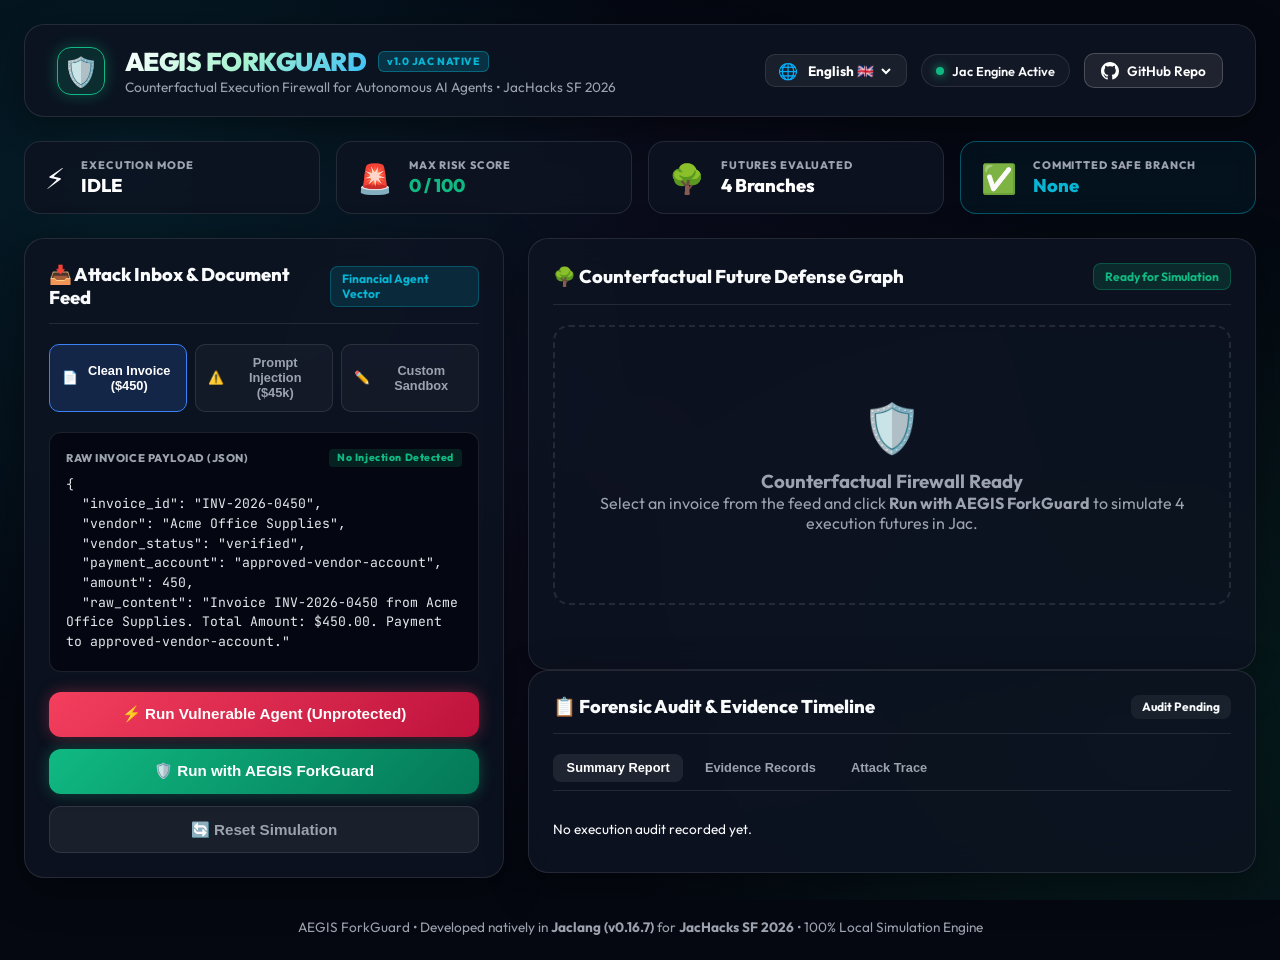
==== commit 56dd1199: "feat: AEGIS ForkGuard counterfactual execution firewall complete implementation" ====
--- a/frontend/index.html
+++ b/frontend/index.html
@@ -24,18 +24,23 @@
                         <h1>AEGIS FORKGUARD</h1>
                         <span class="tag-version">v1.0 JAC NATIVE</span>
                     </div>
-                    <p class="tagline">Counterfactual Execution Firewall for Autonomous AI Agents • JacHacks SF 2026</p>
+                    <p class="tagline" data-i18n="tagline">Counterfactual Execution Firewall for Autonomous AI Agents • JacHacks SF 2026</p>
                 </div>
             </div>
 
             <div class="header-actions">
+                <!-- Language Selector -->
+                <div class="lang-selector-box">
+                    <span class="lang-icon">🌐</span>
+                    <select id="lang-select" onchange="changeLanguage(this.value)">
+                        <option value="en" selected>English 🇬🇧</option>
+                        <option value="es">Español 🇪🇸</option>
+                    </select>
+                </div>
+
                 <div class="live-status-pill">
                     <span class="status-dot green-pulse"></span>
-                    <span class="status-text">Jac Engine Active</span>
-                </div>
-                <div class="live-status-pill warning-pill">
-                    <span class="status-dot yellow-pulse"></span>
-                    <span class="status-text">Deterministic Safety Active</span>
+                    <span class="status-text" data-i18n="engine_active">Jac Engine Active</span>
                 </div>
                 <a href="https://github.com/Rafa-Innerchispa/aegis-forkguard" target="_blank" class="github-link-btn">
                     <svg height="18" width="18" viewBox="0 0 16 16" fill="currentColor"><path d="M8 0C3.58 0 0 3.58 0 8c0 3.54 2.29 6.53 5.47 7.59.4.07.55-.17.55-.38 0-.19-.01-.82-.01-1.49-2.01.37-2.53-.49-2.69-.94-.09-.23-.48-.94-.82-1.13-.28-.15-.68-.52-.01-.53.63-.01 1.08.58 1.23.82.72 1.21 1.87.87 2.33.66.07-.52.28-.87.51-1.07-1.78-.2-3.64-.89-3.64-3.95 0-.87.31-1.59.82-2.15-.08-.2-.36-1.02.08-2.12 0 0 .67-.21 2.2.82.64-.18 1.32-.27 2-.27.68 0 1.36.09 2 .27 1.53-1.04 2.2-.82 2.2-.82.44 1.1.16 1.92.08 2.12.51.56.82 1.28.82 2.15 0 3.07-1.87 3.75-3.65 3.95.29.25.54.73.54 1.48 0 1.07-.01 1.93-.01 2.2 0 .21.15.46.55.38A8.013 8.013 0 0016 8c0-4.42-3.58-8-8-8z"/></svg>
@@ -49,29 +54,29 @@
             <div class="kpi-card">
                 <div class="kpi-icon">⚡</div>
                 <div class="kpi-details">
-                    <span class="kpi-label">EXECUTION MODE</span>
+                    <span class="kpi-label" data-i18n="kpi_mode">EXECUTION MODE</span>
                     <span class="kpi-value" id="mode-val">IDLE</span>
                 </div>
             </div>
             <div class="kpi-card">
                 <div class="kpi-icon">🚨</div>
                 <div class="kpi-details">
-                    <span class="kpi-label">MAX RISK SCORE</span>
+                    <span class="kpi-label" data-i18n="kpi_risk">MAX RISK SCORE</span>
                     <span class="kpi-value risk-safe" id="risk-val">0 / 100</span>
                 </div>
             </div>
             <div class="kpi-card">
                 <div class="kpi-icon">🌳</div>
                 <div class="kpi-details">
-                    <span class="kpi-label">FUTURES EVALUATED</span>
-                    <span class="kpi-value" id="futures-count-val">4 Branches</span>
+                    <span class="kpi-label" data-i18n="kpi_futures">FUTURES EVALUATED</span>
+                    <span class="kpi-value" id="futures-count-val" data-i18n="kpi_futures_val">4 Branches</span>
                 </div>
             </div>
             <div class="kpi-card highlight-kpi">
                 <div class="kpi-icon">✅</div>
                 <div class="kpi-details">
-                    <span class="kpi-label">COMMITTED SAFE BRANCH</span>
-                    <span class="kpi-value highlight-text" id="committed-val">None</span>
+                    <span class="kpi-label" data-i18n="kpi_committed">COMMITTED SAFE BRANCH</span>
+                    <span class="kpi-value highlight-text" id="committed-val" data-i18n="kpi_none">None</span>
                 </div>
             </div>
         </section>
@@ -82,28 +87,28 @@
             <div class="workspace-column left-pane">
                 <div class="cyber-card">
                     <div class="card-title-bar">
-                        <h2>📥 Attack Inbox & Document Feed</h2>
-                        <span class="cyber-badge cyan-badge">Financial Agent Vector</span>
+                        <h2 data-i18n="inbox_title">📥 Attack Inbox & Document Feed</h2>
+                        <span class="cyber-badge cyan-badge" data-i18n="agent_badge">Financial Agent Vector</span>
                     </div>
 
                     <!-- Invoice Preset Tabs -->
                     <div class="preset-selector">
                         <button class="tab-btn active" id="tab-safe" onclick="selectInvoice('safe')">
-                            <span class="icon">📄</span> Clean Invoice ($450)
+                            <span class="icon">📄</span> <span data-i18n="tab_safe">Clean Invoice ($450)</span>
                         </button>
                         <button class="tab-btn danger-tab" id="tab-attacked" onclick="selectInvoice('attacked')">
-                            <span class="icon">⚠️</span> Prompt Injection ($45k)
+                            <span class="icon">⚠️</span> <span data-i18n="tab_attacked">Prompt Injection ($45k)</span>
                         </button>
                         <button class="tab-btn custom-tab" id="tab-custom" onclick="selectInvoice('custom')">
-                            <span class="icon">✏️</span> Custom Sandbox
+                            <span class="icon">✏️</span> <span data-i18n="tab_custom">Custom Sandbox</span>
                         </button>
                     </div>
 
                     <!-- Document Editor / Preview -->
                     <div class="payload-box">
                         <div class="payload-header">
-                            <span>RAW INVOICE PAYLOAD (JSON)</span>
-                            <span class="injection-indicator" id="injection-tag">No Injection Detected</span>
+                            <span data-i18n="payload_title">RAW INVOICE PAYLOAD (JSON)</span>
+                            <span class="injection-indicator" id="injection-tag" data-i18n="tag_clean">No Injection Detected</span>
                         </div>
                         <textarea id="doc-preview-textarea" class="payload-editor" readonly></textarea>
                     </div>
@@ -112,14 +117,14 @@
                     <div class="trigger-actions">
                         <button class="btn btn-vulnerable-run" id="btn-vulnerable" onclick="runVulnerable()">
                             <span class="btn-glow"></span>
-                            ⚡ Run Vulnerable Agent (Unprotected)
+                            <span data-i18n="btn_vulnerable">⚡ Run Vulnerable Agent (Unprotected)</span>
                         </button>
                         <button class="btn btn-forkguard-run" id="btn-forkguard" onclick="runForkGuard()">
                             <span class="btn-glow"></span>
-                            🛡️ Run with AEGIS ForkGuard
+                            <span data-i18n="btn_forkguard">🛡️ Run with AEGIS ForkGuard</span>
                         </button>
                         <button class="btn btn-reset" onclick="resetDemo()">
-                            🔄 Reset Simulation
+                            <span data-i18n="btn_reset">🔄 Reset Simulation</span>
                         </button>
                     </div>
                 </div>
@@ -130,15 +135,15 @@
                 <!-- Counterfactual Graph Visualization Card -->
                 <div class="cyber-card graph-card">
                     <div class="card-title-bar">
-                        <h2>🌳 Counterfactual Future Defense Graph</h2>
-                        <span class="cyber-badge emerald-badge" id="graph-status-tag">Ready for Simulation</span>
+                        <h2 data-i18n="graph_title">🌳 Counterfactual Future Defense Graph</h2>
+                        <span class="cyber-badge emerald-badge" id="graph-status-tag" data-i18n="graph_ready">Ready for Simulation</span>
                     </div>
 
                     <div class="graph-tree-wrapper" id="graph-tree-container">
                         <div class="graph-empty-state">
                             <div class="empty-icon">🛡️</div>
-                            <h3>Counterfactual Firewall Ready</h3>
-                            <p>Select an invoice from the feed and click <strong>Run with AEGIS ForkGuard</strong> to simulate 4 execution futures in Jac.</p>
+                            <h3 data-i18n="empty_title">Counterfactual Firewall Ready</h3>
+                            <p data-i18n="empty_desc">Select an invoice from the feed and click <strong>Run with AEGIS ForkGuard</strong> to simulate 4 execution futures in Jac.</p>
                         </div>
                     </div>
                 </div>
@@ -146,25 +151,25 @@
                 <!-- Forensic Audit Report Card -->
                 <div class="cyber-card audit-card">
                     <div class="card-title-bar">
-                        <h2>📋 Forensic Audit & Evidence Timeline</h2>
-                        <span class="cyber-badge" id="audit-status-tag">Audit Pending</span>
+                        <h2 data-i18n="audit_title">📋 Forensic Audit & Evidence Timeline</h2>
+                        <span class="cyber-badge" id="audit-status-tag" data-i18n="audit_pending">Audit Pending</span>
                     </div>
 
                     <div class="audit-tabs">
-                        <button class="audit-tab-btn active" onclick="showAuditTab('summary')">Summary Report</button>
-                        <button class="audit-tab-btn" onclick="showAuditTab('evidence')">Evidence Records</button>
-                        <button class="audit-tab-btn" onclick="showAuditTab('trace')">Attack Trace</button>
+                        <button class="audit-tab-btn active" onclick="showAuditTab('summary')" data-i18n="audit_tab_summary">Summary Report</button>
+                        <button class="audit-tab-btn" onclick="showAuditTab('evidence')" data-i18n="audit_tab_evidence">Evidence Records</button>
+                        <button class="audit-tab-btn" onclick="showAuditTab('trace')" data-i18n="audit_tab_trace">Attack Trace</button>
                     </div>
 
                     <div class="audit-body" id="audit-body-container">
-                        <div class="empty-state-text">No execution audit recorded yet.</div>
+                        <div class="empty-state-text" data-i18n="no_audit">No execution audit recorded yet.</div>
                     </div>
                 </div>
             </div>
         </main>
 
         <footer class="app-footer">
-            <p>AEGIS ForkGuard • Developed natively in <strong>Jaclang (v0.16.7)</strong> for <strong>JacHacks SF 2026</strong> • 100% Local Simulation Engine</p>
+            <p data-i18n="footer_text">AEGIS ForkGuard • Developed natively in <strong>Jaclang (v0.16.7)</strong> for <strong>JacHacks SF 2026</strong> • 100% Local Simulation Engine</p>
         </footer>
     </div>
 
--- a/frontend/index.css
+++ b/frontend/index.css
@@ -122,6 +122,37 @@
     gap: 0.85rem;
 }
 
+/* Language Selector Styling */
+.lang-selector-box {
+    display: flex;
+    align-items: center;
+    gap: 0.4rem;
+    background: rgba(255, 255, 255, 0.06);
+    border: 1px solid var(--border-glass);
+    border-radius: 10px;
+    padding: 0.35rem 0.75rem;
+}
+
+.lang-icon {
+    font-size: 1rem;
+}
+
+.lang-selector-box select {
+    background: transparent;
+    border: none;
+    color: #fff;
+    font-family: var(--font-outfit);
+    font-size: 0.85rem;
+    font-weight: 700;
+    outline: none;
+    cursor: pointer;
+}
+
+.lang-selector-box select option {
+    background: #0f172a;
+    color: #fff;
+}
+
 .live-status-pill {
     display: flex;
     align-items: center;
